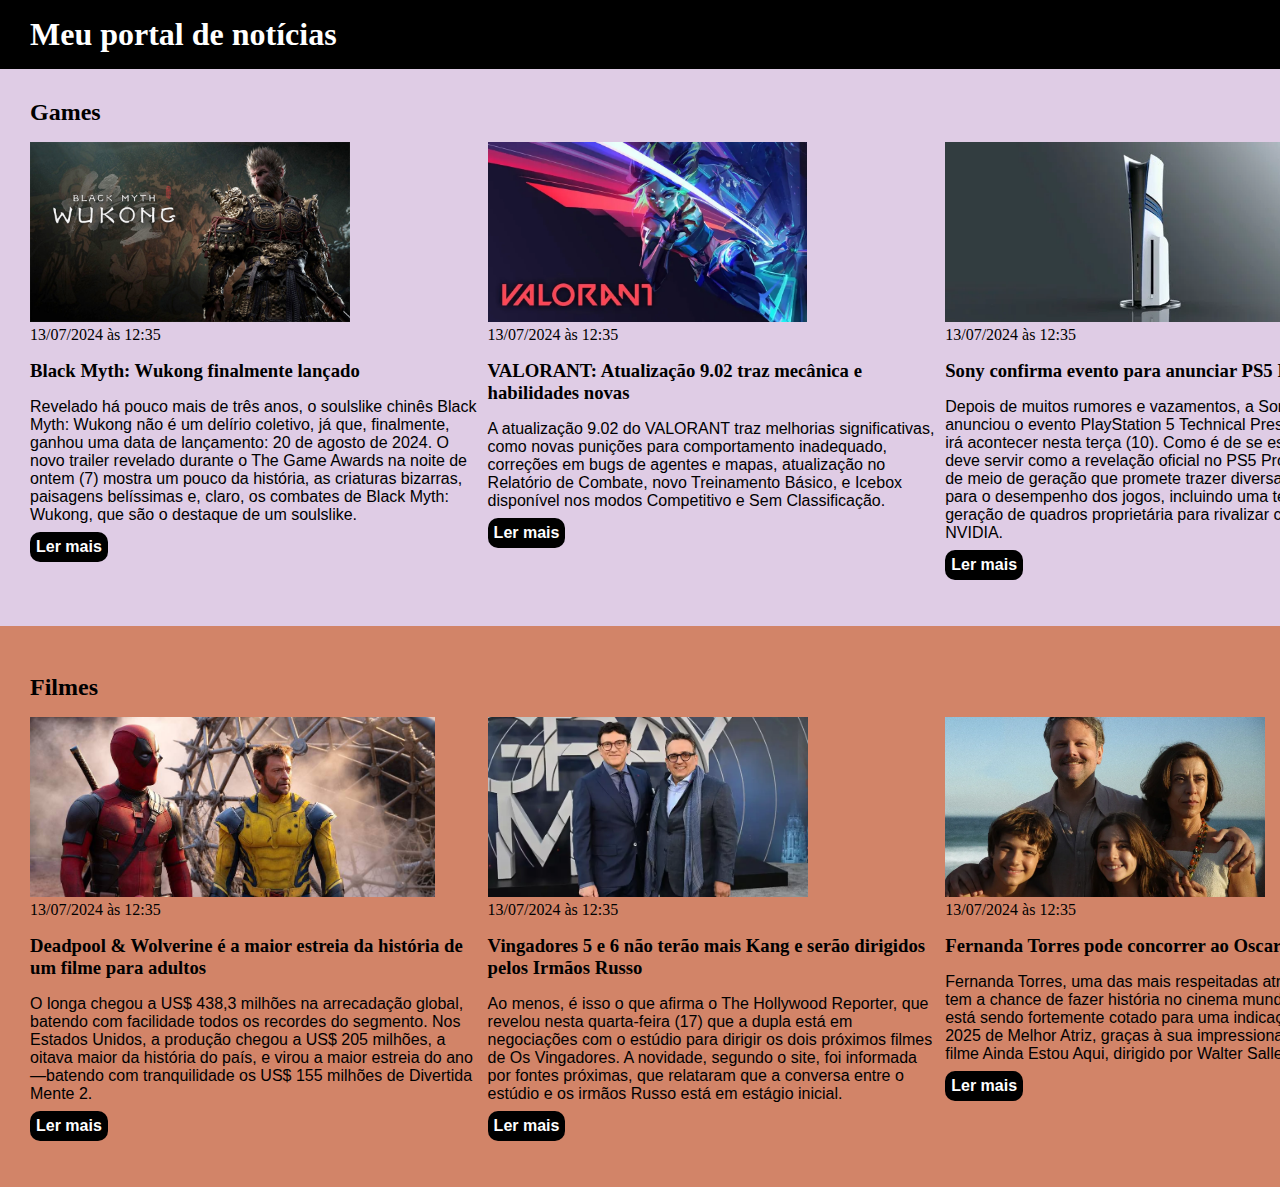
==== index.html @ e145d50b "Adicionando projeto HTML com pasta de estilos e imagens" ====
<!DOCTYPE html>
<html lang="pt-BR">
<head>
    <meta charset="UTF-8">
    <meta http-equiv="X-UA-Compatible" content="IE=edge">
    <meta name="viewport" content="width=device-width, initial-scale=1.0">
    <title>Meu portal de notícias</title>
    <link rel="stylesheet" href="./main.css" />
</head>
<body>
    <header><div class="container">
        <h1>Meu portal de notícias</h1>
        <nav>
            <ul>
                <li>
                    <a href="#games" title="Ir para a seção de esportes">Games</a>
                </li>
                <li>
                    <a href="#movies" title="Ir para a seção de filmes">Filmes</a>
                </li>
            </ul>
        </nav>
        </div>
    </header>
    <section id="games">
        <div class="container">
        <h2>Games</h2>
        <div class="articles">
        <article>
            <img src="./imagens/wukong.jpg" alt="Capa do jogo Wukong" />
            <header>
                <time>13/07/2024 às 12:35</time>
            </header>
            <h3>Black Myth: Wukong finalmente lançado</h3>
            <p>
                Revelado há pouco mais de três anos, o soulslike chinês Black Myth: Wukong não é um delírio coletivo, já que, finalmente, ganhou uma data de lançamento: 20 de agosto de 2024.

O novo trailer revelado durante o The Game Awards na noite de ontem (7) mostra um pouco da história, as criaturas bizarras, paisagens belíssimas e, claro, os combates de Black Myth: Wukong, que são o destaque de um soulslike.
            </p>
            <a href="#" title="Leia a notícia completa">Ler mais</a>
        </article>
        <article>
            <img src="./imagens/valorant.webp" alt="Atualização VALORANT" />
            <header>
                <time>13/07/2024 às 12:35</time>
            </header>
            <h3>VALORANT: Atualização 9.02 traz mecânica e habilidades novas</h3>
            <p>
                A atualização 9.02 do VALORANT traz melhorias significativas, como novas punições para comportamento inadequado, correções em bugs de agentes e mapas, atualização no Relatório de Combate, novo Treinamento Básico, e Icebox disponível nos modos Competitivo e Sem Classificação.            </p>
            <a href="#" title="Leia a notícia completa">Ler mais</a>
        </article>
        <article>
            <img src="./imagens/ps5pro.webp" title="Vista aérea de uma quadra de basquete" />
            <header>
                <time>13/07/2024 às 12:35</time>
            </header>
            <h3>Sony confirma evento para anunciar PS5 Pro</h3>
            <p>
                Depois de muitos rumores e vazamentos, a Sony finalmente anunciou o evento PlayStation 5 Technical Presentation, que irá acontecer nesta terça (10). Como é de se esperar, o evento deve servir como a revelação oficial no PS5 Pro, novo console de meio de geração que promete trazer diversas melhorias para o desempenho dos jogos, incluindo uma tecnologia de geração de quadros proprietária para rivalizar com o DLSS da NVIDIA.            </p>
            <a href="#" title="Leia a notícia completa">Ler mais</a>
        </article>
        </div>
        </div>
    </section>
    <section id="movies"> <br>
        <div class="container">
        <h2>Filmes</h2>
        <div class="articles">
        <article>
            <img src="./imagens/deadpoolewolverine.jpg" alt="Muitos dólares" />
            <header>
                <time>13/07/2024 às 12:35</time>
            </header>
            <h3>Deadpool & Wolverine é a maior estreia da história de um filme para adultos</h3>
            <p>
                O longa chegou a US$ 438,3 milhões na arrecadação global, batendo com facilidade todos os recordes do segmento. Nos Estados Unidos, a produção chegou a US$ 205 milhões, a oitava maior da história do país, e virou a maior estreia do ano —batendo com tranquilidade os US$ 155 milhões de Divertida Mente 2.            </p>
            <a href="#" title="Leia a notícia completa">Ler mais</a>
        </article>
        <article>
            <img src="./imagens/irmaosrusso.webp" alt="Os irmãos Russo" />
            <header>
                <time>13/07/2024 às 12:35</time>
            </header>
            <h3>Vingadores 5 e 6 não terão mais Kang e serão dirigidos pelos Irmãos Russo</h3>
            <p>
                Ao menos, é isso o que afirma o The Hollywood Reporter, que revelou nesta quarta-feira (17) que a dupla está em negociações com o estúdio para dirigir os dois próximos filmes de Os Vingadores. A novidade, segundo o site, foi informada por fontes próximas, que relataram que a conversa entre o estúdio e os irmãos Russo está em estágio inicial.</p>
            <a href="#" title="Leia a notícia completa">Ler mais</a>
        </article>
        <article>
            <img src="./imagens/aindaestouaqui.webp" alt="Foto do filme 'Ainda Estou Aqui'" />
            <header>
                <time>13/07/2024 às 12:35</time>
            </header>
            <h3>Fernanda Torres pode concorrer ao Oscar 2025</h3>
            <p>
                Fernanda Torres, uma das mais respeitadas atrizes brasileiras, tem a chance de fazer história no cinema mundial. Seu nome está sendo fortemente cotado para uma indicação ao Oscar 2025 de Melhor Atriz, graças à sua impressionante atuação no filme Ainda Estou Aqui, dirigido por Walter Salles.            </p>
            <a href="#" title="Leia a notícia completa">Ler mais</a>
        </article>
        </div>
        </div>
    </section>
</body>
</html>
---- main.css ----
body > header{
    background-color: rgb(0, 0, 0);
    padding: 16px 30px;
    color: white;
}
section{
    padding: 30px
}
header li{
    display: inline;
}

header li a{
    background-color: rgb(255, 255, 255);
    color: rgb(0, 0, 0);
    padding: 3px;
    border-radius: 10px;
    display: inline-block;
}

.container{
    width: 1366px;
    margin: 0;
}

.articles{
    display: flex;
    flex-wrap: wrap;
    justify-content: space-between;
}

.articles article img{
    height: 180px;
}

.articles article{
    width: 33%;
}

.articles article h3{
    margin-top: 8px;
    margin-bottom: 8px;
}


.articles article a{
    background-color: rgb(0, 0, 0);
    color: white;
    padding: 6px;
    border-radius: 10px;
    display: inline-block;
    text-decoration: none;
    font-weight: 700;
    margin-top: 8px;
}

.articles article a:hover{
    text-decoration: underline;
}

.articles article p,
.articles article a{
    font-family: Arial, Helvetica, sans-sarif;
}
 * {
    box-sizing: border-box;
    margin: 0px;
    padding: 0;
}

header .container{
    display: flex;
    align-items: center;
    justify-content: space-between;

}
section h2, .articles article{
    margin-bottom: 16px;
}

.articles article h3{
    margin-top: 16px;
    margin-bottom: 16px;
}

#games{
    background-color: rgb(223, 204, 229);
}

#movies{
    background-color: rgb(210, 132, 104);
}
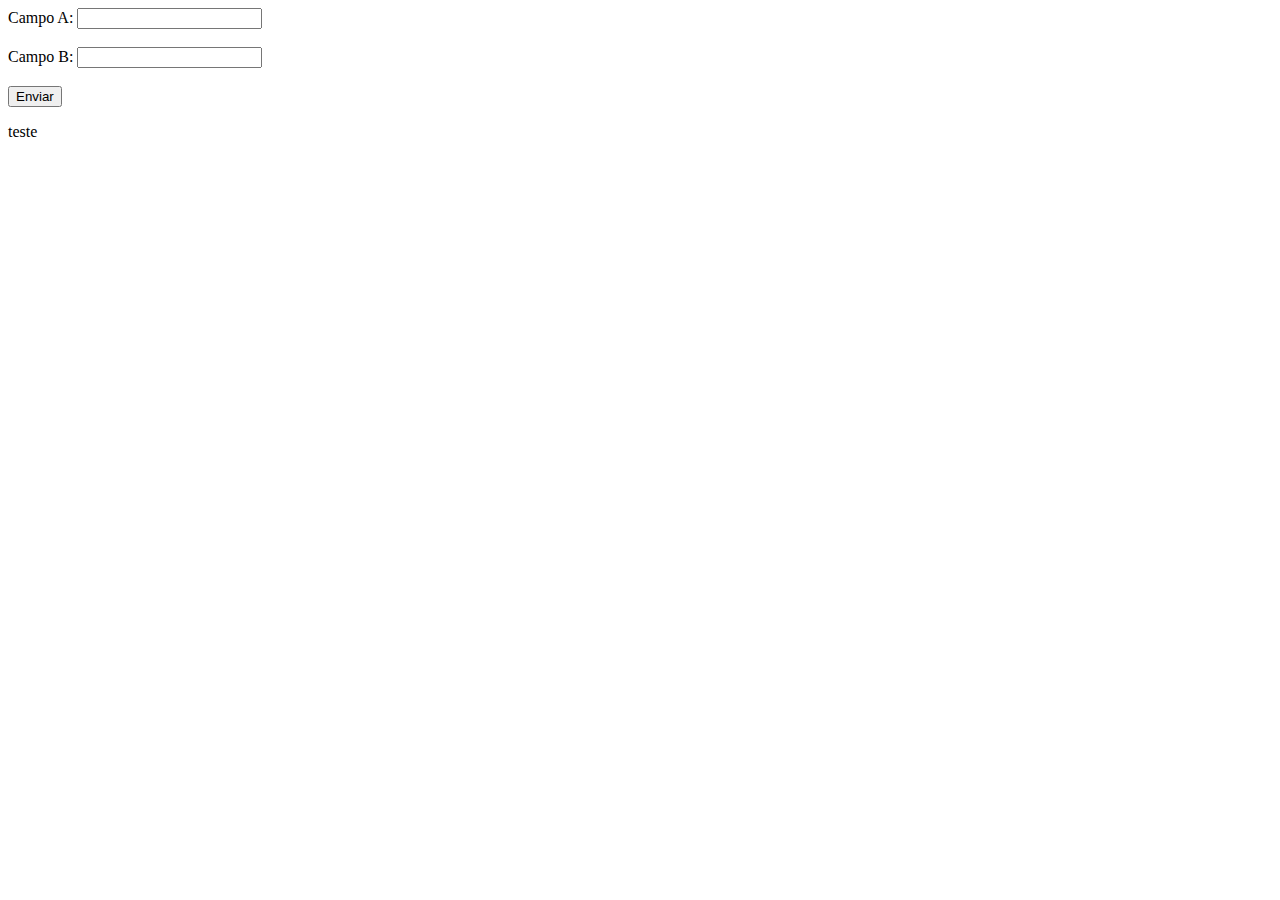
==== commit 6ab87de3: "Add files via upload" ====
--- a/index.html
+++ b/index.html
@@ -1,103 +1,21 @@
-<!DOCTYPE html>
-<html lang="pt-BR">
-<head>
-    <meta charset="UTF-8">
-    <meta http-equiv="X-UA-Compatible" content="IE=edge">
-    <meta name="viewport" content="width=device-width, initial-scale=1.0">
-    <title>Meu portal de notícias</title>
-    <link rel="stylesheet" href="./main.css" />
-</head>
-<body>
-    <header><div class="container">
-        <h1>Meu portal de notícias</h1>
-        <nav>
-            <ul>
-                <li>
-                    <a href="#games" title="Ir para a seção de esportes">Games</a>
-                </li>
-                <li>
-                    <a href="#movies" title="Ir para a seção de filmes">Filmes</a>
-                </li>
-            </ul>
-        </nav>
-        </div>
-    </header>
-    <section id="games">
-        <div class="container">
-        <h2>Games</h2>
-        <div class="articles">
-        <article>
-            <img src="./imagens/wukong.jpg" alt="Capa do jogo Wukong" />
-            <header>
-                <time>13/07/2024 às 12:35</time>
-            </header>
-            <h3>Black Myth: Wukong finalmente lançado</h3>
-            <p>
-                Revelado há pouco mais de três anos, o soulslike chinês Black Myth: Wukong não é um delírio coletivo, já que, finalmente, ganhou uma data de lançamento: 20 de agosto de 2024.
-
-O novo trailer revelado durante o The Game Awards na noite de ontem (7) mostra um pouco da história, as criaturas bizarras, paisagens belíssimas e, claro, os combates de Black Myth: Wukong, que são o destaque de um soulslike.
-            </p>
-            <a href="#" title="Leia a notícia completa">Ler mais</a>
-        </article>
-        <article>
-            <img src="./imagens/valorant.webp" alt="Atualização VALORANT" />
-            <header>
-                <time>13/07/2024 às 12:35</time>
-            </header>
-            <h3>VALORANT: Atualização 9.02 traz mecânica e habilidades novas</h3>
-            <p>
-                A atualização 9.02 do VALORANT traz melhorias significativas, como novas punições para comportamento inadequado, correções em bugs de agentes e mapas, atualização no Relatório de Combate, novo Treinamento Básico, e Icebox disponível nos modos Competitivo e Sem Classificação.            </p>
-            <a href="#" title="Leia a notícia completa">Ler mais</a>
-        </article>
-        <article>
-            <img src="./imagens/ps5pro.webp" title="Vista aérea de uma quadra de basquete" />
-            <header>
-                <time>13/07/2024 às 12:35</time>
-            </header>
-            <h3>Sony confirma evento para anunciar PS5 Pro</h3>
-            <p>
-                Depois de muitos rumores e vazamentos, a Sony finalmente anunciou o evento PlayStation 5 Technical Presentation, que irá acontecer nesta terça (10). Como é de se esperar, o evento deve servir como a revelação oficial no PS5 Pro, novo console de meio de geração que promete trazer diversas melhorias para o desempenho dos jogos, incluindo uma tecnologia de geração de quadros proprietária para rivalizar com o DLSS da NVIDIA.            </p>
-            <a href="#" title="Leia a notícia completa">Ler mais</a>
-        </article>
-        </div>
-        </div>
-    </section>
-    <section id="movies"> <br>
-        <div class="container">
-        <h2>Filmes</h2>
-        <div class="articles">
-        <article>
-            <img src="./imagens/deadpoolewolverine.jpg" alt="Muitos dólares" />
-            <header>
-                <time>13/07/2024 às 12:35</time>
-            </header>
-            <h3>Deadpool & Wolverine é a maior estreia da história de um filme para adultos</h3>
-            <p>
-                O longa chegou a US$ 438,3 milhões na arrecadação global, batendo com facilidade todos os recordes do segmento. Nos Estados Unidos, a produção chegou a US$ 205 milhões, a oitava maior da história do país, e virou a maior estreia do ano —batendo com tranquilidade os US$ 155 milhões de Divertida Mente 2.            </p>
-            <a href="#" title="Leia a notícia completa">Ler mais</a>
-        </article>
-        <article>
-            <img src="./imagens/irmaosrusso.webp" alt="Os irmãos Russo" />
-            <header>
-                <time>13/07/2024 às 12:35</time>
-            </header>
-            <h3>Vingadores 5 e 6 não terão mais Kang e serão dirigidos pelos Irmãos Russo</h3>
-            <p>
-                Ao menos, é isso o que afirma o The Hollywood Reporter, que revelou nesta quarta-feira (17) que a dupla está em negociações com o estúdio para dirigir os dois próximos filmes de Os Vingadores. A novidade, segundo o site, foi informada por fontes próximas, que relataram que a conversa entre o estúdio e os irmãos Russo está em estágio inicial.</p>
-            <a href="#" title="Leia a notícia completa">Ler mais</a>
-        </article>
-        <article>
-            <img src="./imagens/aindaestouaqui.webp" alt="Foto do filme 'Ainda Estou Aqui'" />
-            <header>
-                <time>13/07/2024 às 12:35</time>
-            </header>
-            <h3>Fernanda Torres pode concorrer ao Oscar 2025</h3>
-            <p>
-                Fernanda Torres, uma das mais respeitadas atrizes brasileiras, tem a chance de fazer história no cinema mundial. Seu nome está sendo fortemente cotado para uma indicação ao Oscar 2025 de Melhor Atriz, graças à sua impressionante atuação no filme Ainda Estou Aqui, dirigido por Walter Salles.            </p>
-            <a href="#" title="Leia a notícia completa">Ler mais</a>
-        </article>
-        </div>
-        </div>
-    </section>
-</body>
-</html>+<!DOCTYPE html>
+<html lang="pt-br">
+<head>
+    <meta charset="UTF-8">
+    <meta name="viewport" content="width=device-width, initial-scale=1.0">
+    <title>Formulário Numérico</title>
+</head>
+<body>
+    <form id="meuFormulario">
+        <label for="campoA">Campo A:</label>
+        <input type="number" id="campoA" name="campoA" required><br><br>
+
+        <label for="campoB">Campo B:</label>
+        <input type="number" id="campoB" name="campoB" required><br><br>
+
+        <button type="submit">Enviar</button>
+    </form>
+    <p id="mensagem">teste</p>
+    <script src="./script.js"></script>
+</body>
+</html>
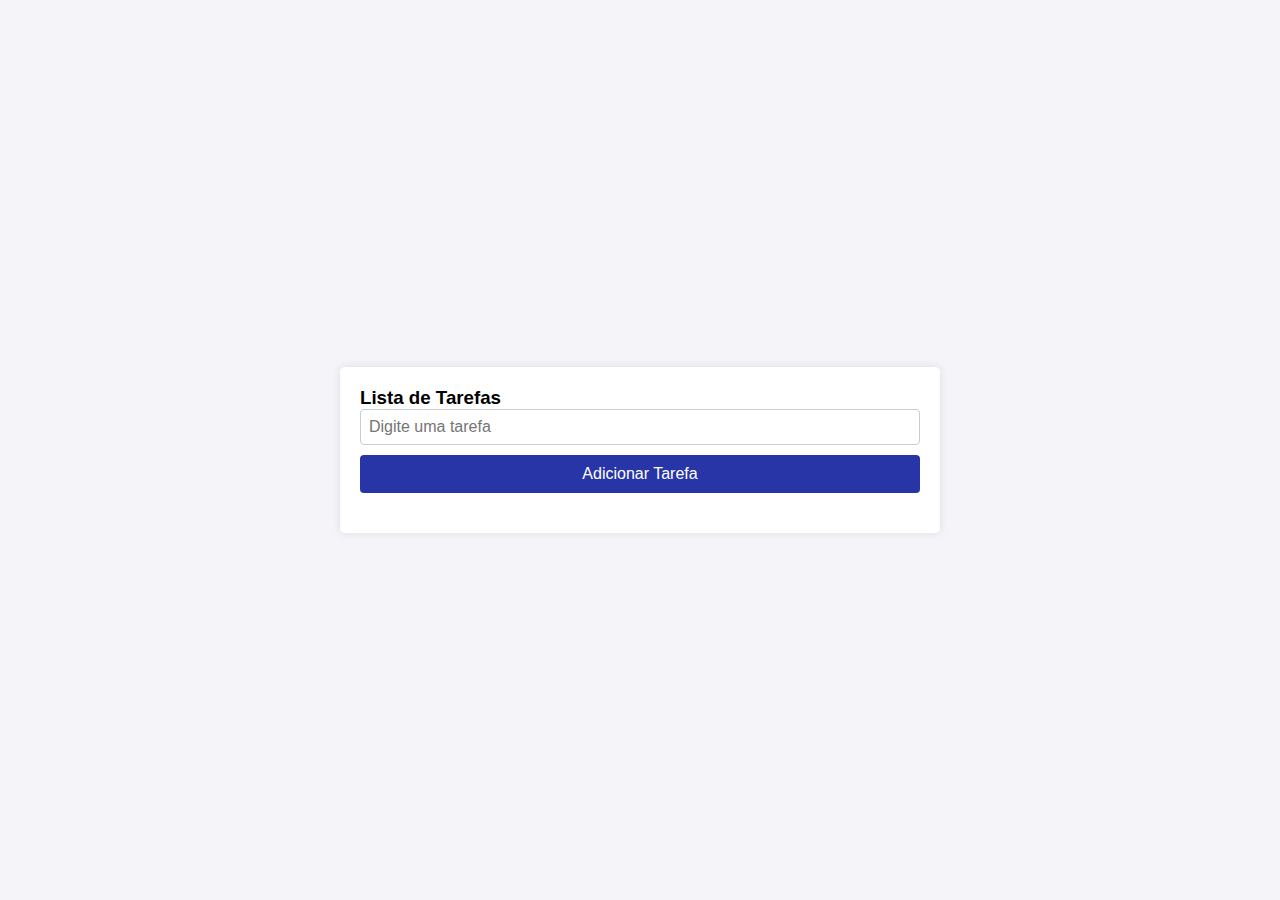
==== commit 3fd882c3: "Add files via upload" ====
--- a/index.html
+++ b/index.html
@@ -1,21 +1,24 @@
 <!DOCTYPE html>
-<html lang="pt-br">
+<html lang="en">
 <head>
     <meta charset="UTF-8">
     <meta name="viewport" content="width=device-width, initial-scale=1.0">
-    <title>Formulário Numérico</title>
+    <title>Lista de Tarefas</title>
+    <script src="https://code.jquery.com/jquery-3.6.0.min.js"></script>
+    <link rel="stylesheet" href="style.css">
+
 </head>
 <body>
-    <form id="meuFormulario">
-        <label for="campoA">Campo A:</label>
-        <input type="number" id="campoA" name="campoA" required><br><br>
-
-        <label for="campoB">Campo B:</label>
-        <input type="number" id="campoB" name="campoB" required><br><br>
-
-        <button type="submit">Enviar</button>
+    <div class="container">
+    <h3>Lista de Tarefas</h3>
+    <form id="taskForm">
+        <input type="text" id="taskInput" placeholder="Digite uma tarefa" required />
+        <button type="submit">Adicionar Tarefa</button>
     </form>
-    <p id="mensagem">teste</p>
-    <script src="./script.js"></script>
+    <ul id="taskList">
+    <!-- Tarefas adicionadas aparecerão aqui -->
+    </ul>
+    </div>
+    <script src="script.js"></script>
 </body>
 </html>
--- a/style.css
+++ b/style.css
@@ -0,0 +1,85 @@
+* {
+    box-sizing: border-box;
+    margin: 0;
+    padding: 0;
+    font-family: Arial, sans-serif;
+}
+
+body {
+    display: flex;
+    align-items: center;
+    justify-content: center;
+    height: 100vh;
+    background-color: #f4f4f9;
+}
+
+.container {
+    width: 100%;
+    max-width: 600px;
+    padding: 20px;
+    background-color: #ffffff;
+    box-shadow: 0px 0px 10px rgba(0, 0, 0, 0.1);
+    border-radius: 5px;
+}
+
+h1 {
+    text-align: center;
+    margin-bottom: 20px;
+    color: #333;
+}
+
+form {
+    display: flex;
+    flex-direction: column;
+    gap: 10px;
+}
+
+label {
+    font-size: 16px;
+    color: #555;
+}
+
+input[type="text"] {
+    padding: 8px;
+    border: 1px solid #ccc;
+    border-radius: 4px;
+    font-size: 16px;
+}
+
+button {
+    padding: 10px;
+    font-size: 16px;
+    color: #fff;
+    background-color: #2835a7;
+    border: none;
+    border-radius: 4px;
+    cursor: pointer;
+}
+
+button:hover {
+    background-color: #2e0d75;
+}
+
+ul {
+    width: 100%;
+    margin-top: 20px;
+    border-collapse: collapse;
+    list-style-type: none;
+}
+
+li {
+    padding: 10px;
+    text-align: left;
+    border-bottom: 1px solid #ddd;
+    text-align: center;
+}
+
+
+li {
+    cursor: pointer;
+}
+
+li.completed {
+    text-decoration: line-through;
+    color: gray;
+}